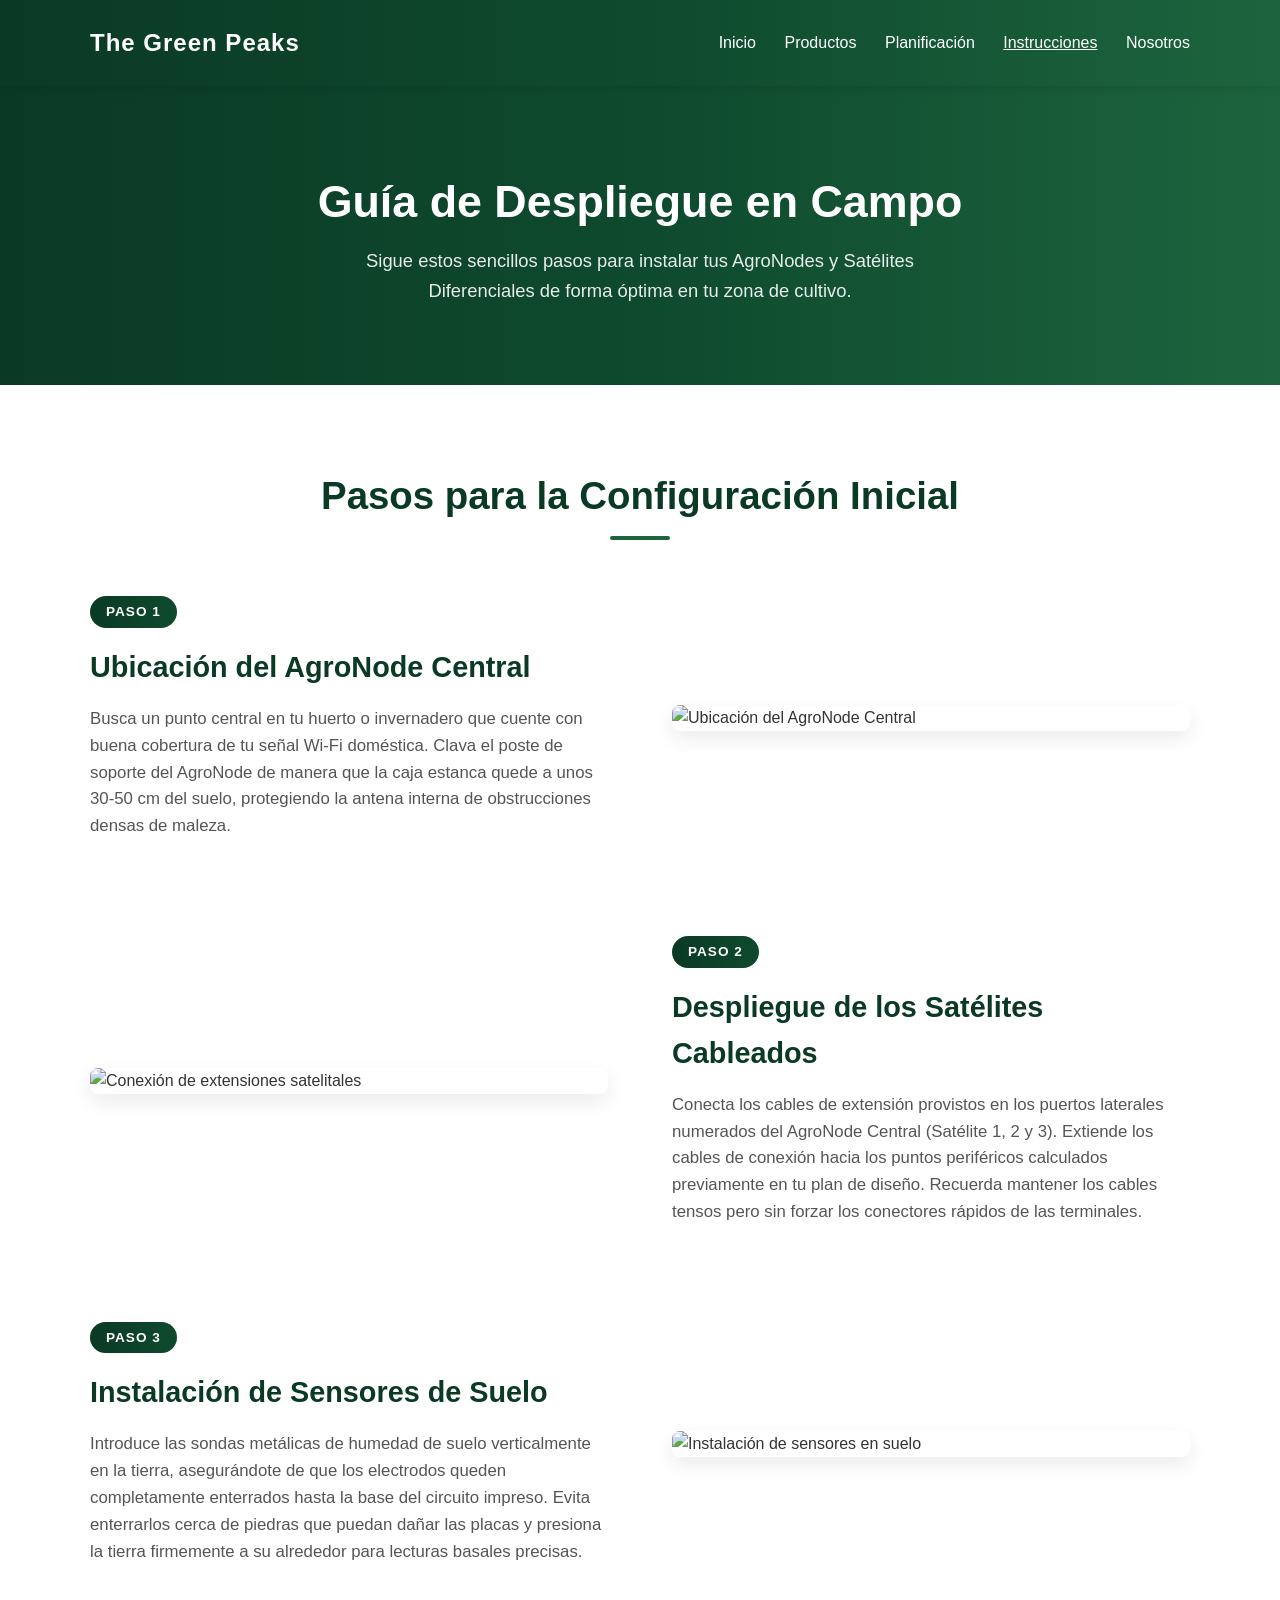
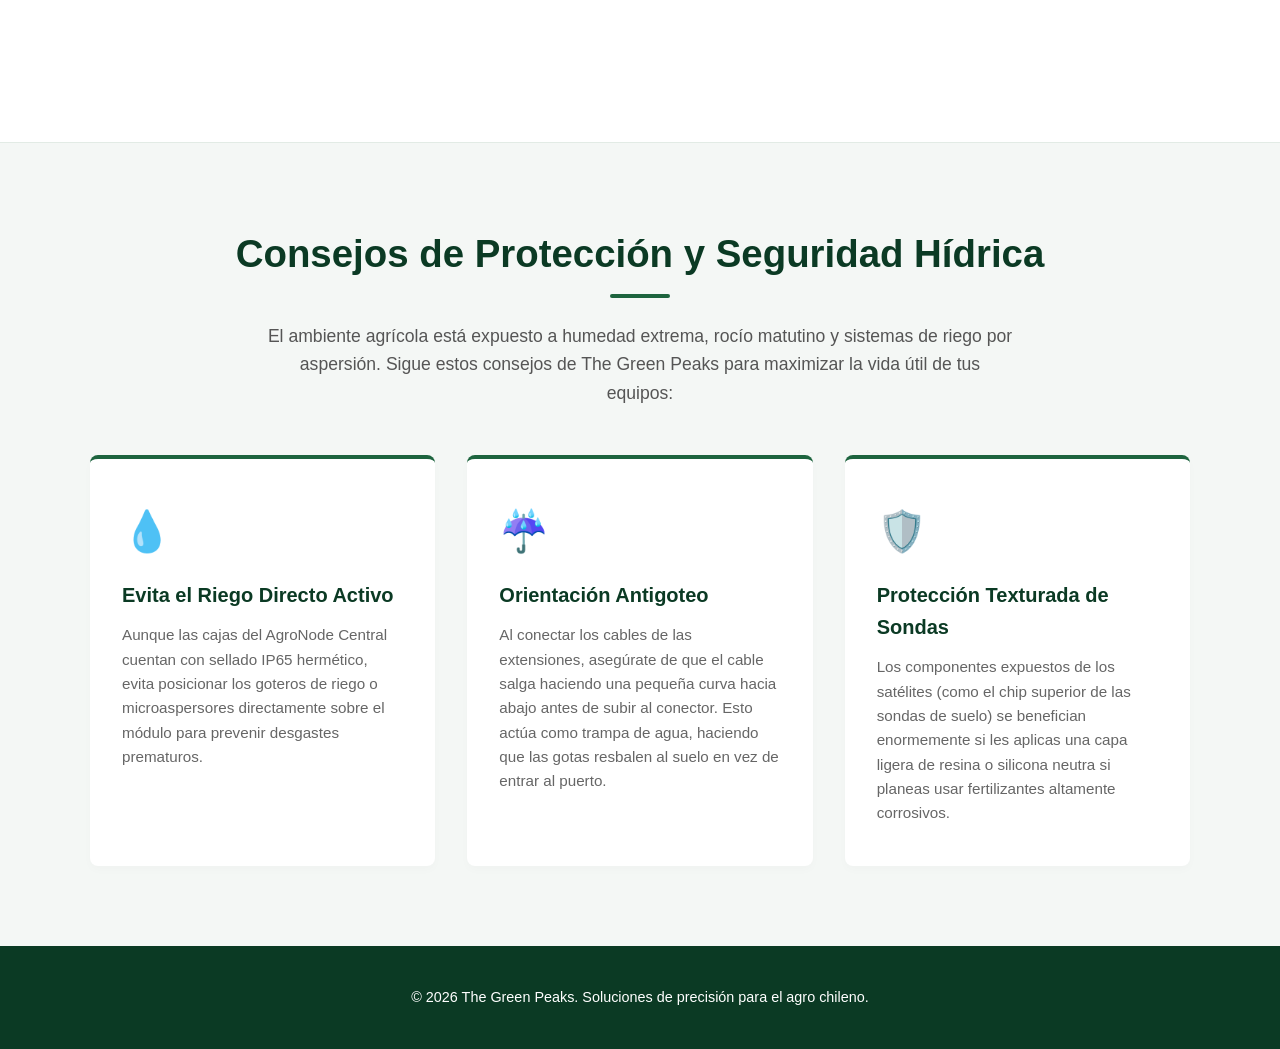
==== instrucciones.html @ 35e1f758 "Add files via upload" ====
<!DOCTYPE html>
<html lang="es">
<head>
    <meta charset="UTF-8">
    <meta name="viewport" content="width=device-width, initial-scale=1.0">
    <title>Guía de Instalación | The Green Peaks</title>
    <link rel="stylesheet" href="style.css">
</head>
<body>

    <header class="navbar">
        <div class="container nav-container">
            <div class="logo">The Green Peaks</div>
            <nav>
                <a href="index.html">Inicio</a>
                <a href="productos.html">Productos</a>
                <a href="planificacion.html">Planificación</a>
                <a href="instrucciones.html" class="active">Instrucciones</a>
                <a href="nosotros.html">Nosotros</a>
            </nav>
        </div>
    </header>

    <section class="page-header">
        <div class="container">
            <h1>Guía de Despliegue en Campo</h1>
            <p>Sigue estos sencillos pasos para instalar tus AgroNodes y Satélites Diferenciales de forma óptima en tu zona de cultivo.</p>
        </div>
    </section>

    <!-- Pasos de Instalación -->
    <section class="instructions-section">
        <div class="container">
            <h2 class="section-title reveal">Pasos para la Configuración Inicial</h2>
            
            <!-- Paso 1 -->
            <div class="instruction-row reveal">
                <div class="ins-text">
                    <span class="ins-step-num">Paso 1</span>
                    <h3>Ubicación del AgroNode Central</h3>
                    <p>Busca un punto central en tu huerto o invernadero que cuente con buena cobertura de tu señal Wi-Fi doméstica. Clava el poste de soporte del AgroNode de manera que la caja estanca quede a unos 30-50 cm del suelo, protegiendo la antena interna de obstrucciones densas de maleza.</p>
                </div>
                <div class="ins-image-box">
                    <!-- Baseplate de imagen para ubicación central -->
                    <img src="https://picsum.photos" alt="Ubicación del AgroNode Central" class="feature-img">
                </div>
            </div>

            <!-- Paso 2 -->
            <div class="instruction-row reverse reveal">
                <div class="ins-text">
                    <span class="ins-step-num">Paso 2</span>
                    <h3>Despliegue de los Satélites Cableados</h3>
                    <p>Conecta los cables de extensión provistos en los puertos laterales numerados del AgroNode Central (Satélite 1, 2 y 3). Extiende los cables de conexión hacia los puntos periféricos calculados previamente en tu plan de diseño. Recuerda mantener los cables tensos pero sin forzar los conectores rápidos de las terminales.</p>
                </div>
                <div class="ins-image-box">
                    <!-- Baseplate de imagen para cables y extensiones -->
                    <img src="https://picsum.photos" alt="Conexión de extensiones satelitales" class="feature-img">
                </div>
            </div>

            <!-- Paso 3 -->
            <div class="instruction-row reveal">
                <div class="ins-text">
                    <span class="ins-step-num">Paso 3</span>
                    <h3>Instalación de Sensores de Suelo</h3>
                    <p>Introduce las sondas metálicas de humedad de suelo verticalmente en la tierra, asegurándote de que los electrodos queden completamente enterrados hasta la base del circuito impreso. Evita enterrarlos cerca de piedras que puedan dañar las placas y presiona la tierra firmemente a su alrededor para lecturas basales precisas.</p>
                </div>
                <div class="ins-image-box">
                    <!-- Baseplate de imagen para el sensor de suelo enterrado -->
                    <img src="https://picsum.photos" alt="Instalación de sensores en suelo" class="feature-img">
                </div>
            </div>
        </div>
    </section>

    <!-- Sección de Tips de Seguridad y Mantenimiento contra el Agua -->
    <section class="tips-section reveal">
        <div class="container">
            <h2 class="section-title">Consejos de Protección y Seguridad Hídrica</h2>
            <p class="tips-intro">El ambiente agrícola está expuesto a humedad extrema, rocío matutino y sistemas de riego por aspersión. Sigue estos consejos de The Green Peaks para maximizar la vida útil de tus equipos:</p>
            
            <div class="tips-grid">
                <div class="tip-card">
                    <div class="tip-icon-box">💧</div>
                    <h4>Evita el Riego Directo Activo</h4>
                    <p>Aunque las cajas del AgroNode Central cuentan con sellado IP65 hermético, evita posicionar los goteros de riego o microaspersores directamente sobre el módulo para prevenir desgastes prematuros.</p>
                </div>
                
                <div class="tip-card">
                    <div class="tip-icon-box">☔</div>
                    <h4>Orientación Antigoteo</h4>
                    <p>Al conectar los cables de las extensiones, asegúrate de que el cable salga haciendo una pequeña curva hacia abajo antes de subir al conector. Esto actúa como trampa de agua, haciendo que las gotas resbalen al suelo en vez de entrar al puerto.</p>
                </div>

                <div class="tip-card">
                    <div class="tip-icon-box">🛡️</div>
                    <h4>Protección Texturada de Sondas</h4>
                    <p>Los componentes expuestos de los satélites (como el chip superior de las sondas de suelo) se benefician enormemente si les aplicas una capa ligera de resina o silicona neutra si planeas usar fertilizantes altamente corrosivos.</p>
                </div>
            </div>
        </div>
    </section>

    <footer>
        <div class="container">
            <p>&copy; 2026 The Green Peaks. Soluciones de precisión para el agro chileno.</p>
        </div>
    </footer>

    <script src="script.js"></script>
</body>
</html>
---- style.css ----
/* Reset general */
* {
    margin: 0;
    padding: 0;
    box-sizing: border-box;
    font-family: 'Segoe UI', Tahoma, Geneva, Verdana, sans-serif;
    scroll-behavior: smooth;
}

body {
    background-color: #ffffff;
    color: #333333;
    line-height: 1.6;
}

.container {
    width: 90%;
    max-width: 1100px;
    margin: 0 auto;
}

/* El degradado solicitado por el usuario */
.navbar, .hero, .btn, .card.premium, .step-icon {
    background: linear-gradient(to right, #0B3A24, #0E4A2E, #1D643E);
}

/* Barra de navegación */
.navbar {
    padding: 1.5rem 0;
    color: #ffffff;
    position: sticky;
    top: 0;
    z-index: 1000;
    box-shadow: 0 2px 10px rgba(0,0,0,0.1);
}

.nav-container {
    display: flex;
    justify-content: space-between;
    align-items: center;
}

.logo {
    font-size: 1.5rem;
    font-weight: bold;
    letter-spacing: 1px;
}

nav a {
    color: #ffffff;
    text-decoration: none;
    margin-left: 1.5rem;
    font-weight: 500;
    transition: opacity 0.3s;
}

nav a:hover {
    opacity: 0.8;
}

/* Sección Hero */
.hero {
    color: #ffffff;
    text-align: center;
    padding: 7rem 0;
}

.hero h1 {
    font-size: 3.2rem;
    margin-bottom: 1.5rem;
    line-height: 1.2;
}

.hero p {
    font-size: 1.25rem;
    max-width: 750px;
    margin: 0 auto 2.5rem auto;
    opacity: 0.9;
}

/* Botones */
.btn {
    display: inline-block;
    color: #ffffff;
    padding: 0.9rem 2.2rem;
    text-decoration: none;
    border-radius: 5px;
    border: none;
    font-weight: bold;
    font-size: 1rem;
    cursor: pointer;
    box-shadow: 0 4px 6px rgba(0, 0, 0, 0.15);
    transition: transform 0.2s, box-shadow 0.2s;
}

.btn:hover {
    transform: translateY(-2px);
    box-shadow: 0 6px 12px rgba(0, 0, 0, 0.2);
}

/* Sección de Características (Features) */
.features-section {
    padding: 5rem 0;
    background-color: #ffffff;
}

.section-title {
    text-align: center;
    font-size: 2.4rem;
    margin-bottom: 3.5rem;
    color: #0B3A24;
    position: relative;
}

.section-title::after {
    content: '';
    display: block;
    width: 60px;
    height: 4px;
    background: #1D643E;
    margin: 10px auto 0 auto;
    border-radius: 2px;
}

.feature-row {
    display: flex;
    align-items: center;
    gap: 4rem;
    margin-bottom: 5rem;
}

.feature-row.reverse {
    flex-direction: row-reverse;
}

.feature-text {
    flex: 1;
}

.feature-number {
    font-size: 2.5rem;
    font-weight: 800;
    color: #1D643E;
    opacity: 0.3;
    display: block;
    margin-bottom: -0.5rem;
}

.feature-text h3 {
    font-size: 1.8rem;
    color: #0B3A24;
    margin-bottom: 1rem;
}

.feature-text p {
    color: #555555;
    font-size: 1.05rem;
}

.feature-image-box {
    flex: 1;
}

.feature-img {
    width: 100%;
    height: auto;
    border-radius: 8px;
    box-shadow: 0 8px 20px rgba(0,0,0,0.08);
    display: block;
    object-fit: cover;
}

/* Cuadrícula de Productos */
.products-section {
    padding: 5rem 0;
    background-color: #fcfcfc;
    border-top: 1px solid #f0f0f0;
}

.grid {
    display: grid;
    grid-template-columns: repeat(auto-fit, minmax(320px, 1fr));
    gap: 3rem;
    margin-top: 1rem;
}

.card {
    background: #ffffff;
    border: 1px solid #e0e0e0;
    border-radius: 8px;
    padding: 2rem;
    box-shadow: 0 4px 15px rgba(0,0,0,0.03);
    transition: transform 0.3s;
}

.card:hover {
    transform: translateY(-5px);
}

.card.premium {
    color: #ffffff;
    border: none;
    box-shadow: 0 10px 25px rgba(11, 58, 36, 0.15);
}

.card-image-placeholder {
    width: 100%;
    height: 180px;
    margin-bottom: 1.5rem;
    border-radius: 4px;
    overflow: hidden;
    background-color: #eee;
}

.card-image-placeholder img {
    width: 100%;
    height: 100%;
    object-fit: contain;
    object-position: top center;
}

.card h3 {
    font-size: 1.6rem;
    margin-bottom: 0.5rem;
    color: #0B3A24;
}

.card.premium h3 {
    color: #ffffff;
}

.price {
    font-weight: 600;
    margin-bottom: 1.5rem;
    font-size: 1.1rem;
    color: #1D643E;
}

.card.premium .price {
    color: #ffffff;
    opacity: 0.9;
}

ul {
    list-style-position: inside;
}

li {
    margin-bottom: 0.8rem;
    font-size: 0.95rem;
}

/* Sección de Flujo de Trabajo (Workflow) */
.workflow-section {
    padding: 5rem 0;
    background-color: #ffffff;
    text-align: center;
    border-top: 1px solid #f0f0f0;
}

.workflow-intro {
    max-width: 600px;
    margin: -2rem auto 3rem auto;
    color: #666;
    font-size: 1.1rem;
}

.workflow-grid {
    display: flex;
    justify-content: space-between;
    gap: 2rem;
    flex-wrap: wrap;
}

.step {
    flex: 1;
    min-width: 250px;
    padding: 2rem;
    background: #f9f9f9;
    border-radius: 6px;
}

.step-icon {
    width: 50px;
    height: 50px;
    border-radius: 50%;
    color: white;
    font-weight: bold;
    font-size: 1.3rem;
    display: flex;
    align-items: center;
    justify-content: center;
    margin: 0 auto 1.5rem auto;
    box-shadow: 0 4px 8px rgba(0,0,0,0.1);
}

.step h4 {
    font-size: 1.25rem;
    color: #0B3A24;
    margin-bottom: 0.8rem;
}

.step p {
    color: #666666;
    font-size: 0.95rem;
}

/* Footer */
footer {
    background-color: #0B3A24;
    color: #ffffff;
    text-align: center;
    padding: 2.5rem 0;
    font-size: 0.9rem;
}

/* Responsividad básica para pantallas móviles */
@media (max-width: 768px) {
    .feature-row, .feature-row.reverse {
        flex-direction: column;
        gap: 2rem;
        margin-bottom: 3.5rem;
    }
    .hero h1 {
        font-size: 2.2rem;
    }
    .nav-container {
        flex-direction: column;
        gap: 1rem;
    }
    nav {
        margin-top: 0.5rem;
    }
    nav a {
        margin: 0 0.75rem;
    }
}

/* ... (Mantén todo el código anterior de style.css e introduce esto abajo) ... */

/* Encabezados de páginas secundarias */
.page-header {
    background: linear-gradient(to right, #0B3A24, #0E4A2E, #1D643E);
    color: #ffffff;
    text-align: center;
    padding: 5rem 0;
}

.page-header h1 {
    font-size: 2.8rem;
    margin-bottom: 0.5rem;
}

.page-header p {
    font-size: 1.15rem;
    max-width: 600px;
    margin: 0 auto;
    opacity: 0.9;
}

/* Estilos de Nosotros */
.about-section {
    padding: 5rem 0;
}

.about-grid {
    display: flex;
    align-items: center;
    gap: 4rem;
    flex-wrap: wrap;
}

.about-text {
    flex: 1;
    min-width: 300px;
}

.about-text h2 {
    color: #0B3A24;
    margin-bottom: 1.5rem;
    font-size: 2rem;
}

.about-image {
    flex: 1;
    min-width: 300px;
}

/* Enlaces activos en menú */
nav a.active {
    text-decoration: underline;
    opacity: 1;
}

/* --- SECCIÓN DE ANIMACIONES --- */

/* Animación inicial del Hero (Entrada al cargar la página) */
.anim-fade-in {
    opacity: 0;
    transform: translateY(20px);
    animation: fadeInUp 0.8s ease forwards;
}

.hero p.anim-fade-in {
    animation-delay: 0.2s;
}

.hero a.btn.anim-fade-in {
    animation-delay: 0.4s;
}

@keyframes fadeInUp {
    to {
        opacity: 1;
        transform: translateY(0);
    }
}

/* Clases de JavaScript para la animación por Scroll (Scroll Reveal) */
.reveal {
    opacity: 0;
    transform: translateY(40px);
    transition: opacity 0.8s ease-out, transform 0.8s ease-out;
}

.reveal.active {
    opacity: 1;
    transform: translateY(0);
}

/* ... (Mantén el código anterior de tu style.css e introduce esto abajo) ... */

.calculator-section {
    padding: 5rem 0;
}

.calc-grid {
    display: flex;
    gap: 3rem;
    flex-wrap: wrap;
    margin-bottom: 4rem;
}

.calc-form, .calc-results {
    flex: 1;
    min-width: 320px;
    background: #fbfbfb;
    border: 1px solid #eef2f0;
    padding: 2.5rem;
    border-radius: 8px;
    box-shadow: 0 4px 12px rgba(0,0,0,0.02);
}

.subtitle {
    font-size: 0.95rem;
    color: #666;
    margin-bottom: 1.5rem;
}

.input-group {
    display: flex;
    flex-direction: column;
    gap: 0.5rem;
}

.input-group label {
    font-weight: 600;
    color: #0B3A24;
}

.input-group input {
    padding: 0.8rem;
    border: 1px solid #cccccc;
    border-radius: 4px;
    font-size: 1.1rem;
}

.specs-box {
    margin-top: 2rem;
    background: #ffffff;
    border-left: 4px solid #1D643E;
    padding: 1rem;
}

.specs-box h4 {
    color: #0B3A24;
    margin-bottom: 0.5rem;
}

.results-grid {
    display: grid;
    grid-template-columns: repeat(2, 1fr);
    gap: 1.2rem;
    margin: 1.5rem 0;
}

.result-card {
    background: #ffffff;
    border: 1px solid #e0e0e0;
    padding: 1.2rem;
    border-radius: 6px;
    display: flex;
    flex-direction: column;
}

.res-label {
    font-size: 0.85rem;
    color: #666;
    text-transform: uppercase;
    letter-spacing: 0.5px;
}

.res-value {
    font-size: 1.6rem;
    font-weight: bold;
    color: #0B3A24;
    margin-top: 0.3rem;
}

.result-card.highlight {
    border-color: #1D643E;
    background-color: #f4faf7;
}

.result-card.highlight .res-value {
    color: #1D643E;
}

.result-card.savings {
    background-color: #eaf5f0;
    border-color: #0E4A2E;
}

.result-card.savings .res-value {
    color: #0E4A2E;
}

.roi-text {
    background: #ffffff;
    padding: 1rem;
    border-radius: 6px;
    border: 1px dashed #ddd;
    font-size: 0.95rem;
}

/* Contenedor del Diagrama Geométrico */
.visual-layout-box {
    background: #fdfdfd;
    border: 1px solid #e3ebe7;
    border-radius: 8px;
    padding: 3rem 2rem;
    text-align: center;
}

.visual-layout-box h2 {
    color: #0B3A24;
    margin-bottom: 0.5rem;
}

.visual-layout-box p {
    max-width: 800px;
    margin: 0 auto 2.5rem auto;
    color: #555;
    font-size: 0.95rem;
}

.grid-container {
    background-color: #ffffff;
    border: 2px solid #0E4A2E;
    border-radius: 6px;
    padding: 2rem;
    overflow-x: auto;
    display: flex;
    justify-content: center;
}

/* Cuadrícula CSS para posicionar los clústeres triangulares */
.mesh-grid {
    display: grid;
    grid-template-columns: repeat(auto-fit, minmax(100px, 1fr));
    gap: 25px;
    width: 100%;
    max-width: 700px;
}

/* El componente del clúster geométrico simulado */
.cluster-unit {
    background: #f4f9f6;
    border: 1px dashed #1D643E;
    padding: 15px 10px;
    border-radius: 6px;
    position: relative;
    display: flex;
    flex-direction: column;
    align-items: center;
    justify-content: center;
}

/* Dibujo CSS de la triangulación / División piramidal */
.triangle-indicator {
    width: 0;
    height: 0;
    border-left: 25px solid transparent;
    border-right: 25px solid transparent;
    border-bottom: 40px solid #0E4A2E;
    margin-bottom: 8px;
}

.cluster-unit span {
    font-size: 0.75rem;
    font-weight: bold;
    color: #0B3A24;
}

/* ... (Mantén lo anterior y añade/actualiza estas subclases) ... */

/* El componente del clúster geométrico simulado */
.cluster-unit {
    background: #f4f9f6;
    border: 2px solid #1D643E;
    padding: 20px 15px;
    border-radius: 8px;
    display: flex;
    flex-direction: column;
    align-items: center;
    justify-content: center;
    box-shadow: 0 4px 6px rgba(0,0,0,0.02);
    transition: all 0.3s ease;
}

/* Variación visual si el nodo no está lleno (menos de 3 satélites) */
.cluster-unit.partial {
    border: 2px dashed #0E4A2E;
    background: #ffffff;
}

/* Dibujo CSS de la triangulación base (Nodo Central) */
.node-core {
    width: 20px;
    height: 20px;
    background-color: #0B3A24;
    border-radius: 50%;
    margin-bottom: 8px;
    position: relative;
}

/* Contenedor de las líneas/puntos de satélites */
.satellite-dots-container {
    display: flex;
    gap: 8px;
    margin-bottom: 10px;
}

.satellite-dot {
    width: 10px;
    height: 10px;
    background-color: #1D643E;
    border-radius: 50%;
}

/* ... (Mantén lo anterior en style.css y pega esto abajo) ... */

.instructions-section {
    padding: 5rem 0;
    background-color: #ffffff;
}

.instruction-row {
    display: flex;
    align-items: center;
    gap: 4rem;
    margin-bottom: 6rem;
}

.instruction-row.reverse {
    flex-direction: row-reverse;
}

.ins-text {
    flex: 1;
}

.ins-step-num {
    background: linear-gradient(to right, #0B3A24, #0E4A2E);
    color: #ffffff;
    padding: 0.3rem 1rem;
    font-size: 0.85rem;
    font-weight: bold;
    border-radius: 20px;
    display: inline-block;
    margin-bottom: 1rem;
    text-transform: uppercase;
    letter-spacing: 1px;
}

.ins-text h3 {
    font-size: 1.8rem;
    color: #0B3A24;
    margin-bottom: 1rem;
}

.ins-text p {
    color: #555555;
    font-size: 1.05rem;
}

.ins-image-box {
    flex: 1;
}

/* Sección de Tips */
.tips-section {
    background-color: #f4f7f5;
    padding: 5rem 0;
    border-top: 1px solid #e2ebe5;
}

.tips-intro {
    text-align: center;
    max-width: 750px;
    margin: -2rem auto 3rem auto;
    color: #555;
    font-size: 1.1rem;
}

.tips-grid {
    display: grid;
    grid-template-columns: repeat(auto-fit, minmax(280px, 1fr));
    gap: 2rem;
}

.tip-card {
    background: #ffffff;
    padding: 2.5rem 2rem;
    border-radius: 8px;
    box-shadow: 0 4px 10px rgba(0,0,0,0.02);
    border-top: 4px solid #1D643E;
    transition: transform 0.2s;
}

.tip-card:hover {
    transform: translateY(-3px);
}

.tip-icon-box {
    font-size: 2.5rem;
    margin-bottom: 1rem;
}

.tip-card h4 {
    color: #0B3A24;
    font-size: 1.25rem;
    margin-bottom: 0.8rem;
}

.tip-card p {
    color: #666666;
    font-size: 0.95rem;
}

@media (max-width: 768px) {
    .instruction-row, .instruction-row.reverse {
        flex-direction: column;
        gap: 2rem;
        margin-bottom: 4rem;
    }
}
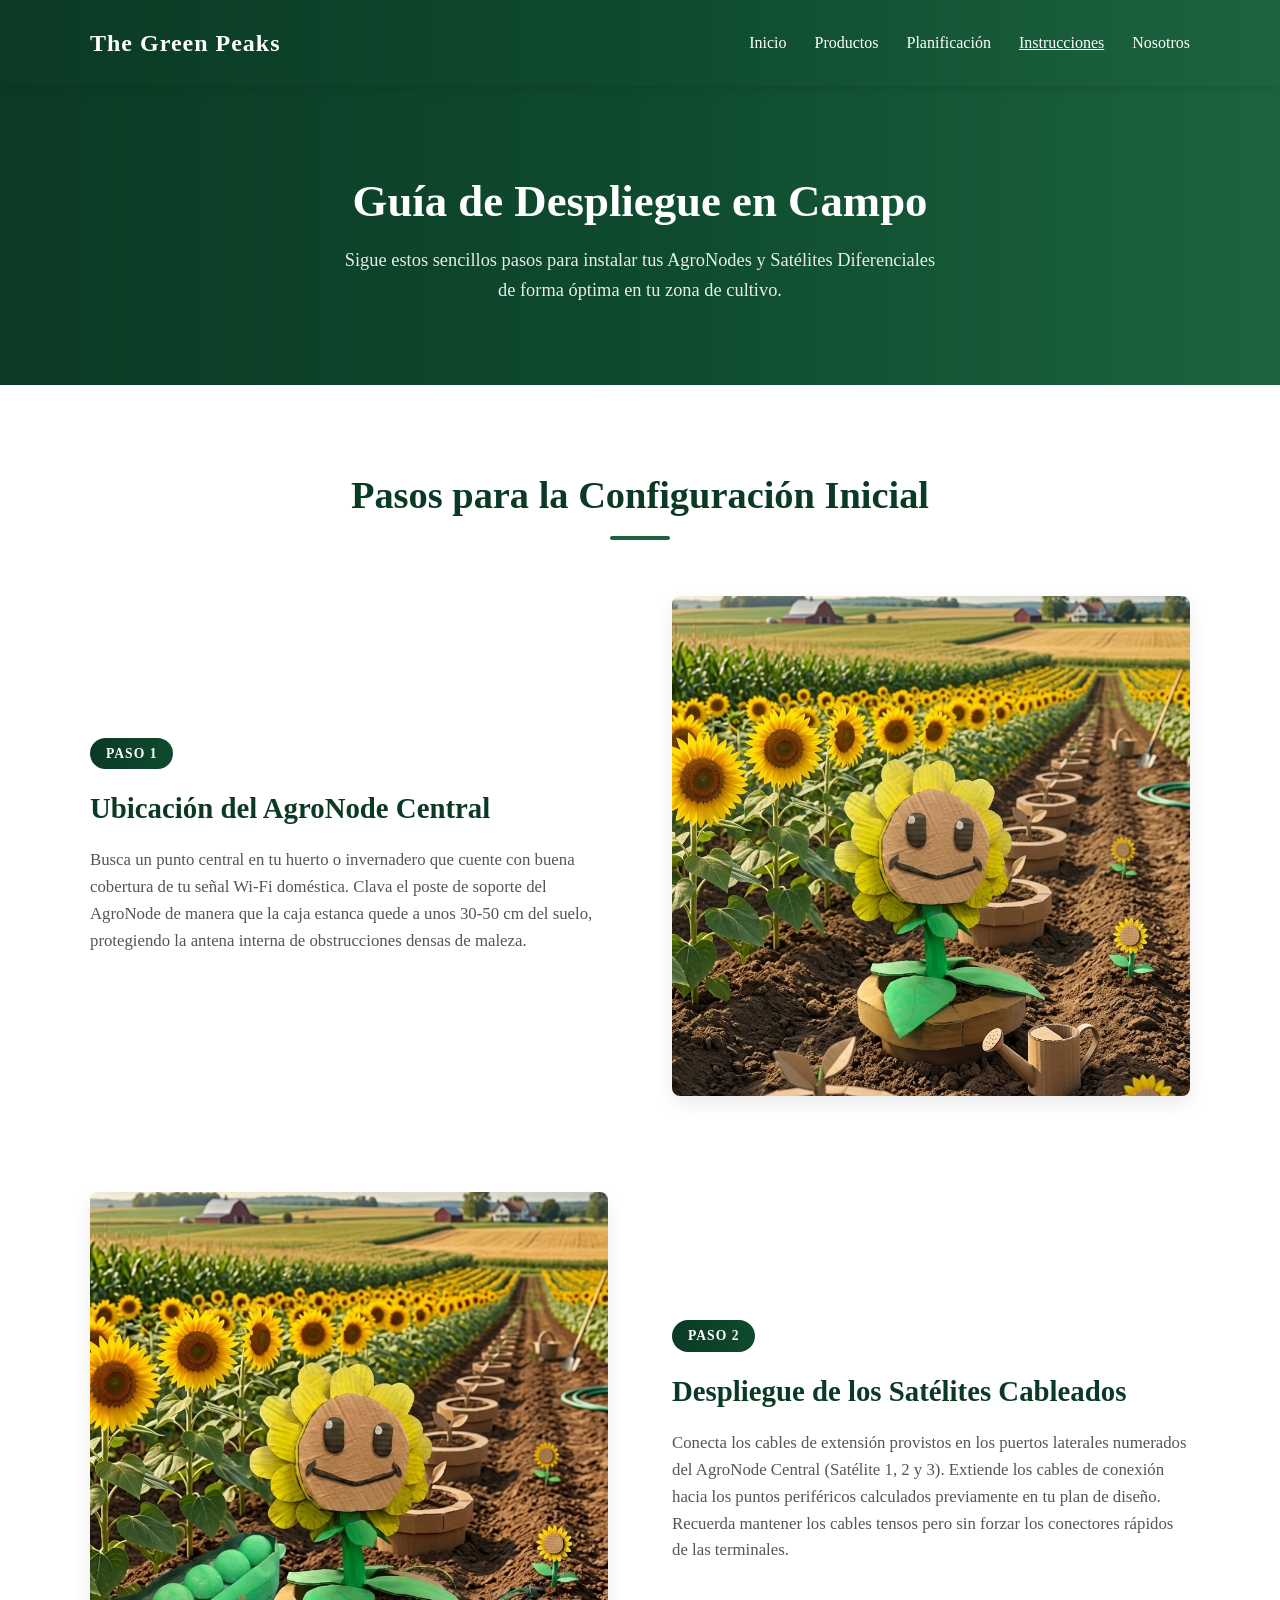
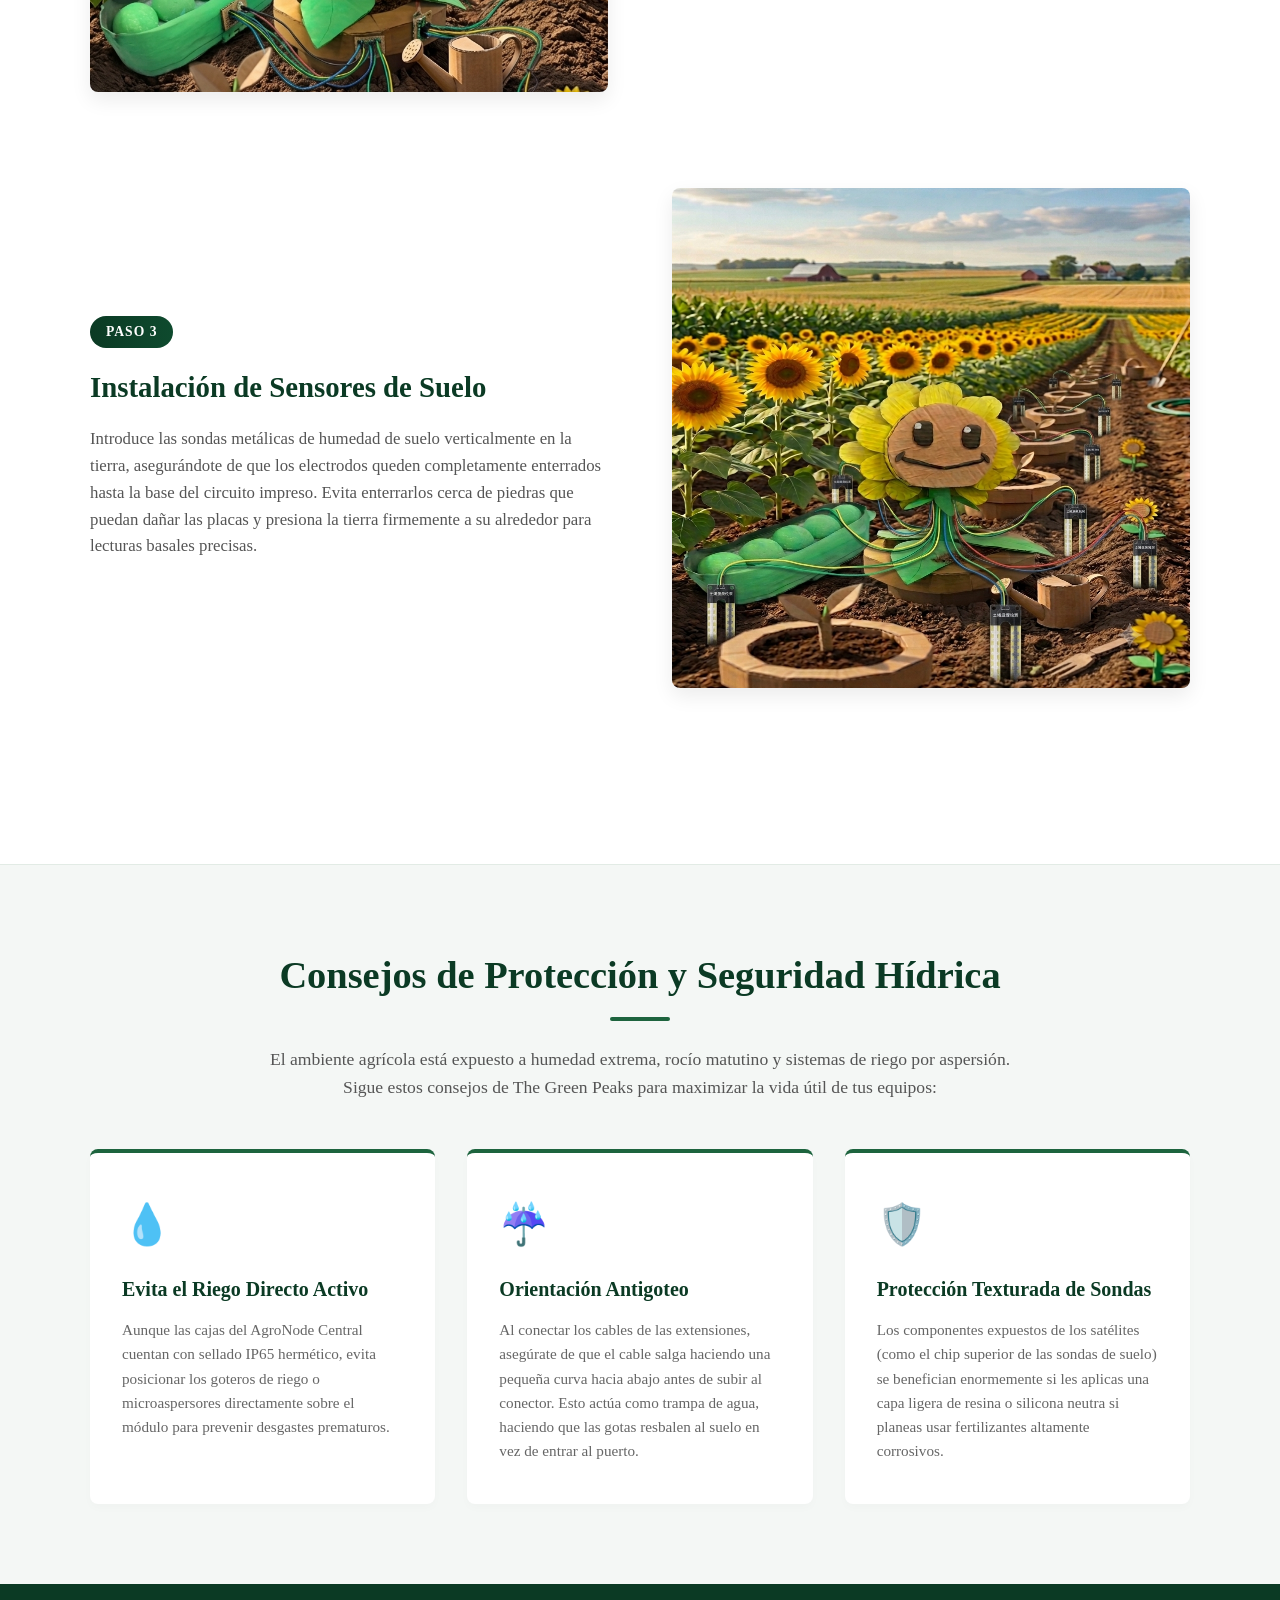
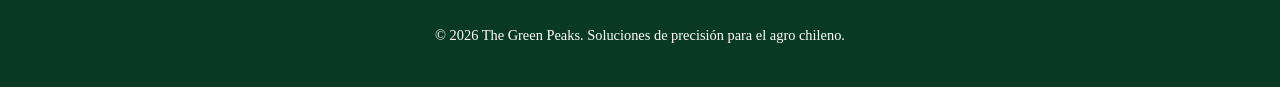
==== commit 3542ad04: "Add files via upload" ====
--- a/instrucciones.html
+++ b/instrucciones.html
@@ -42,7 +42,11 @@
                 </div>
                 <div class="ins-image-box">
                     <!-- Baseplate de imagen para ubicación central -->
-                    <img src="https://picsum.photos" alt="Ubicación del AgroNode Central" class="feature-img">
+                    <img src="CentralNodeField.png" alt="Ubicación del AgroNode Central" class="feature-img"
+                    style="
+                    height: 500px;
+                    width: 500x;
+                    ">
                 </div>
             </div>
 
@@ -55,7 +59,11 @@
                 </div>
                 <div class="ins-image-box">
                     <!-- Baseplate de imagen para cables y extensiones -->
-                    <img src="https://picsum.photos" alt="Conexión de extensiones satelitales" class="feature-img">
+                    <img src="centralnodesatellite.png" alt="Conexión de extensiones satelitales" class="feature-img"
+                    style="
+                    height: 500px;
+                    width: 500x;
+                    ">
                 </div>
             </div>
 
@@ -68,7 +76,11 @@
                 </div>
                 <div class="ins-image-box">
                     <!-- Baseplate de imagen para el sensor de suelo enterrado -->
-                    <img src="https://picsum.photos" alt="Instalación de sensores en suelo" class="feature-img">
+                    <img src="NodesHumiditySensorField.png" alt="Instalación de sensores en suelo" class="feature-img" 
+                    style="
+                    height: 500px;
+                    width: 500x;
+                    ">
                 </div>
             </div>
         </div>
--- a/style.css
+++ b/style.css
@@ -3,7 +3,7 @@
     margin: 0;
     padding: 0;
     box-sizing: border-box;
-    font-family: 'Segoe UI', Tahoma, Geneva, Verdana, sans-serif;
+    font-family: 'Montserrat'sans-serif;
     scroll-behavior: smooth;
 }
 
@@ -765,3 +765,39 @@
         margin-bottom: 4rem;
     }
 }
+
+/* Sección de contacto / llamada a la acción */
+.contact-section {
+    padding: 5rem 0;
+    background-color: #f4f7f5;
+    text-align: center;
+    border-top: 1px solid #e2ebe5;
+}
+
+.contact-text {
+    max-width: 700px;
+    margin: 0 auto 2.5rem auto;
+    color: #555555;
+    font-size: 1.1rem;
+}
+
+.contact-action {
+    display: flex;
+    justify-content: center;
+    align-items: center;
+    gap: 1rem;
+    flex-wrap: wrap;
+}
+
+.secondary-btn {
+    background: #ffffff;
+    color: #0B3A24;
+    border: 2px solid #0B3A24;
+}
+
+.secondary-btn:hover {
+    background: #0B3A24;
+    color: #ffffff;
+}
+
+
